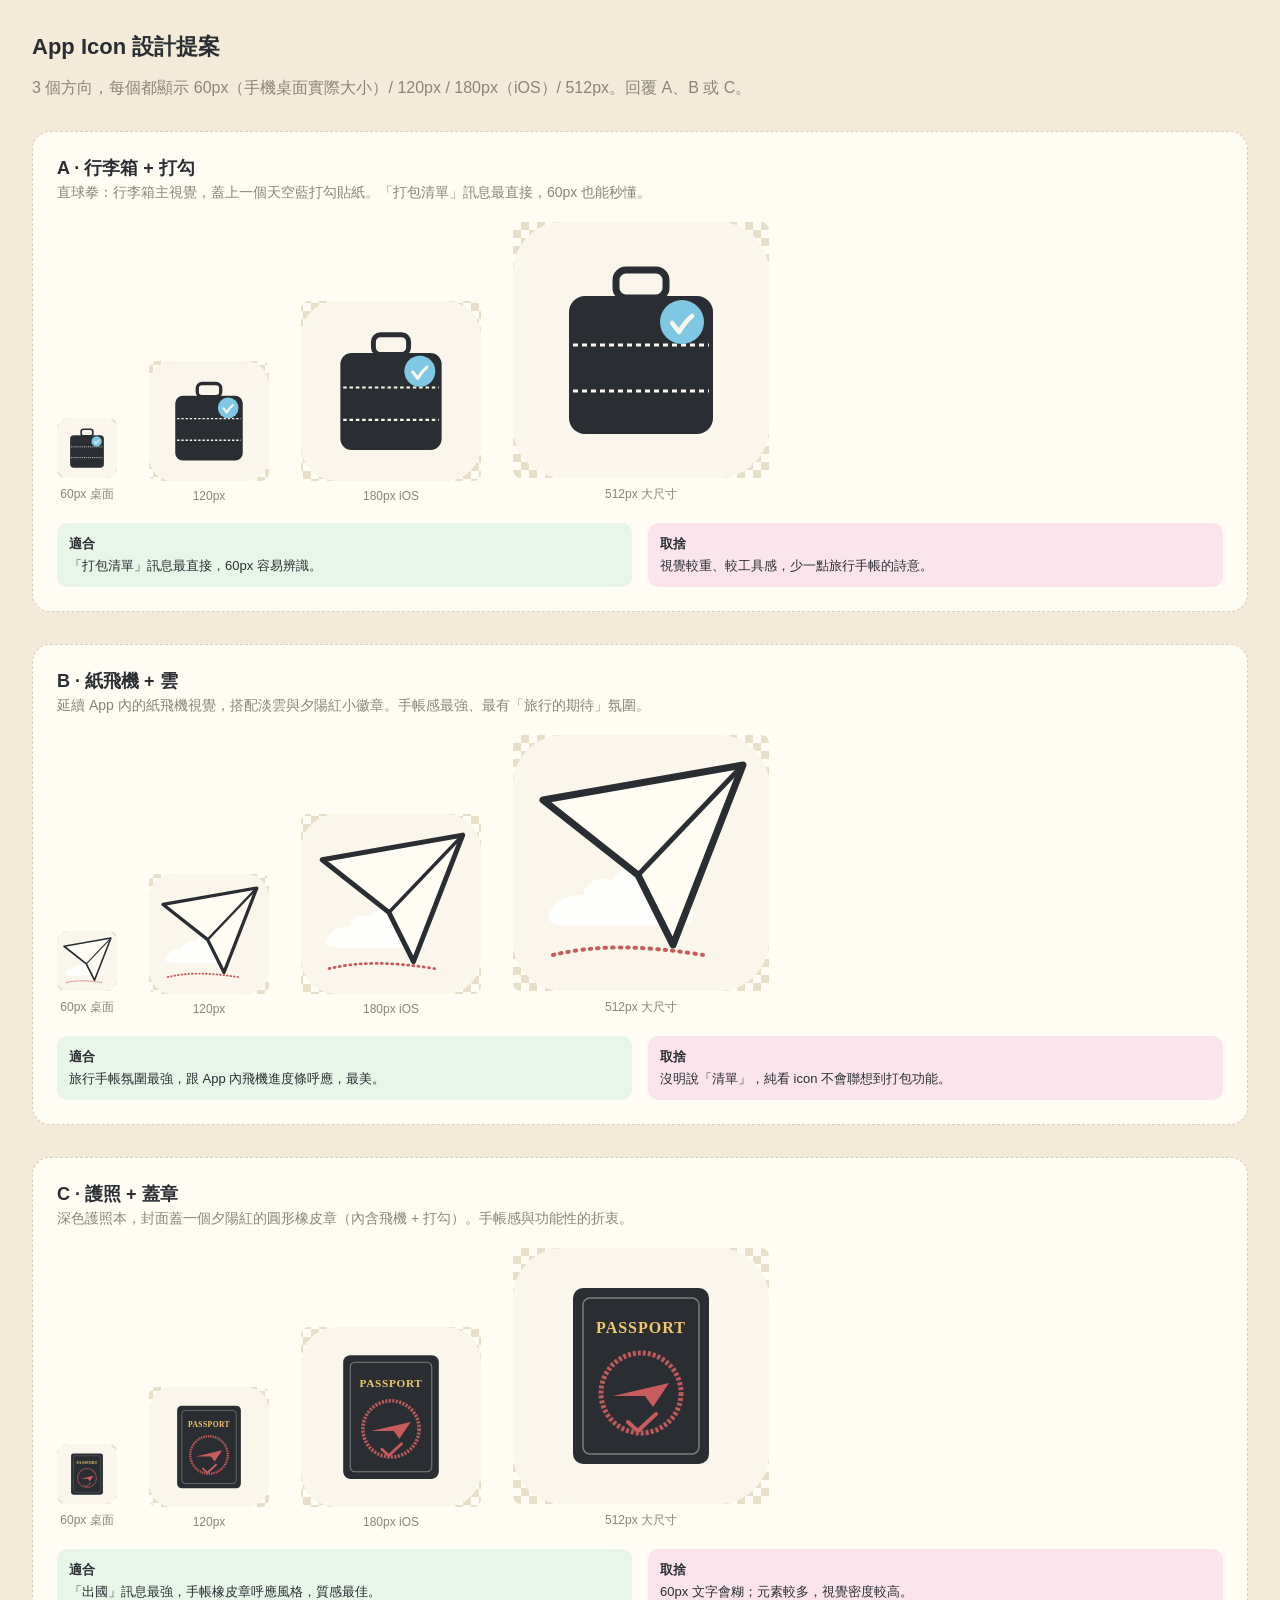
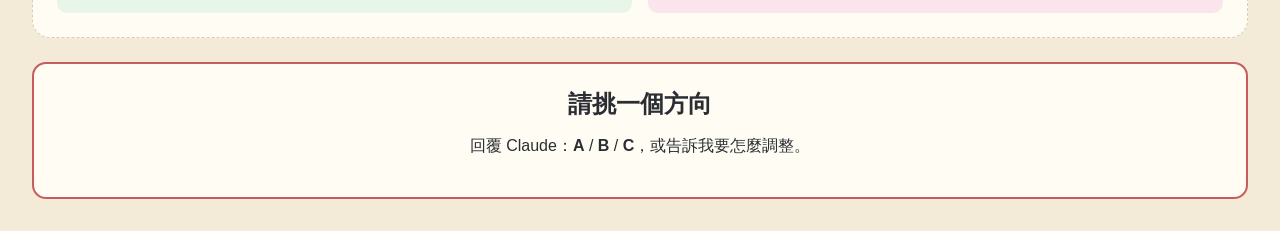
==== icons/preview.html @ cb8550de "Turn site into installable PWA with full offline support - Add manifest.json, service-worker.js (pre" ====
<!DOCTYPE html>
<html lang="zh-Hant">
<head>
<meta charset="UTF-8">
<title>Icon 設計提案 — 出國行李清單</title>
<style>
  body {
    margin: 0;
    padding: 32px;
    background: #F3EBD8;
    font-family: 'PingFang TC', 'Microsoft JhengHei', sans-serif;
    color: #2A2E33;
  }
  h1 { font-size: 22px; margin: 0 0 8px; }
  .lead { color: #8B8578; margin-bottom: 32px; }
  .concepts { display: grid; gap: 32px; }
  .concept {
    background: #FFFCF4;
    border: 1px dashed #D9CEB3;
    border-radius: 18px;
    padding: 24px;
  }
  .concept-title { font-size: 18px; margin: 0 0 4px; }
  .concept-desc { color: #8B8578; font-size: 14px; margin: 0 0 20px; }
  .sizes { display: flex; align-items: flex-end; gap: 32px; flex-wrap: wrap; }
  .size {
    display: flex;
    flex-direction: column;
    align-items: center;
    gap: 8px;
  }
  .size-label { font-size: 12px; color: #8B8578; }
  .icon-frame {
    background: repeating-conic-gradient(#E8DFC9 0% 25%, transparent 0% 50%) 50% / 16px 16px;
    border-radius: 8px;
    overflow: hidden;
    line-height: 0;
  }
  .icon-60   { width: 60px;  height: 60px; }
  .icon-120  { width: 120px; height: 120px; }
  .icon-180  { width: 180px; height: 180px; }
  .icon-512  { width: 256px; height: 256px; }
  .pros-cons {
    margin-top: 20px;
    display: grid;
    grid-template-columns: 1fr 1fr;
    gap: 16px;
    font-size: 13px;
  }
  .pros, .cons { padding: 12px; border-radius: 10px; }
  .pros { background: #E8F5E9; }
  .cons { background: #FCE4EC; }
  .pros strong, .cons strong { display: block; margin-bottom: 4px; }
  .vote {
    margin-top: 24px;
    padding: 24px;
    background: #FFFCF4;
    border: 2px solid #C85C5C;
    border-radius: 14px;
    text-align: center;
  }
  .vote h2 { margin: 0 0 8px; }
</style>
</head>
<body>

<h1>App Icon 設計提案</h1>
<p class="lead">3 個方向，每個都顯示 60px（手機桌面實際大小）/ 120px / 180px（iOS）/ 512px。回覆 A、B 或 C。</p>

<div class="concepts">

<!-- =========================================
     Concept A：行李箱 + 打勾
     ========================================= -->
<section class="concept">
  <h2 class="concept-title">A · 行李箱 + 打勾</h2>
  <p class="concept-desc">直球拳：行李箱主視覺，蓋上一個天空藍打勾貼紙。「打包清單」訊息最直接，60px 也能秒懂。</p>

  <div class="sizes">
    <div class="size"><div class="icon-frame icon-60">
      <svg viewBox="0 0 512 512" width="60" height="60" xmlns="http://www.w3.org/2000/svg">
        <rect width="512" height="512" rx="100" fill="#FAF6EB"/>
        <rect x="206" y="96" width="100" height="56" rx="20" fill="none" stroke="#2A2E33" stroke-width="14"/>
        <rect x="112" y="148" width="288" height="276" rx="32" fill="#2A2E33"/>
        <line x1="120" y1="246" x2="392" y2="246" stroke="#FAF6EB" stroke-width="6" stroke-dasharray="10 8"/>
        <line x1="120" y1="338" x2="392" y2="338" stroke="#FAF6EB" stroke-width="6" stroke-dasharray="10 8"/>
        <circle cx="338" cy="200" r="44" fill="#7EC8E3"/>
        <path d="M 318 202 Q 326 212 332 220 Q 344 200 358 188" stroke="#FAF6EB" stroke-width="9" stroke-linecap="round" stroke-linejoin="round" fill="none"/>
      </svg>
    </div><div class="size-label">60px 桌面</div></div>

    <div class="size"><div class="icon-frame icon-120">
      <svg viewBox="0 0 512 512" width="120" height="120" xmlns="http://www.w3.org/2000/svg">
        <rect width="512" height="512" rx="100" fill="#FAF6EB"/>
        <rect x="206" y="96" width="100" height="56" rx="20" fill="none" stroke="#2A2E33" stroke-width="14"/>
        <rect x="112" y="148" width="288" height="276" rx="32" fill="#2A2E33"/>
        <line x1="120" y1="246" x2="392" y2="246" stroke="#FAF6EB" stroke-width="6" stroke-dasharray="10 8"/>
        <line x1="120" y1="338" x2="392" y2="338" stroke="#FAF6EB" stroke-width="6" stroke-dasharray="10 8"/>
        <circle cx="338" cy="200" r="44" fill="#7EC8E3"/>
        <path d="M 318 202 Q 326 212 332 220 Q 344 200 358 188" stroke="#FAF6EB" stroke-width="9" stroke-linecap="round" stroke-linejoin="round" fill="none"/>
      </svg>
    </div><div class="size-label">120px</div></div>

    <div class="size"><div class="icon-frame icon-180">
      <svg viewBox="0 0 512 512" width="180" height="180" xmlns="http://www.w3.org/2000/svg">
        <rect width="512" height="512" rx="100" fill="#FAF6EB"/>
        <rect x="206" y="96" width="100" height="56" rx="20" fill="none" stroke="#2A2E33" stroke-width="14"/>
        <rect x="112" y="148" width="288" height="276" rx="32" fill="#2A2E33"/>
        <line x1="120" y1="246" x2="392" y2="246" stroke="#FAF6EB" stroke-width="6" stroke-dasharray="10 8"/>
        <line x1="120" y1="338" x2="392" y2="338" stroke="#FAF6EB" stroke-width="6" stroke-dasharray="10 8"/>
        <circle cx="338" cy="200" r="44" fill="#7EC8E3"/>
        <path d="M 318 202 Q 326 212 332 220 Q 344 200 358 188" stroke="#FAF6EB" stroke-width="9" stroke-linecap="round" stroke-linejoin="round" fill="none"/>
      </svg>
    </div><div class="size-label">180px iOS</div></div>

    <div class="size"><div class="icon-frame icon-512">
      <svg viewBox="0 0 512 512" width="256" height="256" xmlns="http://www.w3.org/2000/svg">
        <rect width="512" height="512" rx="100" fill="#FAF6EB"/>
        <rect x="206" y="96" width="100" height="56" rx="20" fill="none" stroke="#2A2E33" stroke-width="14"/>
        <rect x="112" y="148" width="288" height="276" rx="32" fill="#2A2E33"/>
        <line x1="120" y1="246" x2="392" y2="246" stroke="#FAF6EB" stroke-width="6" stroke-dasharray="10 8"/>
        <line x1="120" y1="338" x2="392" y2="338" stroke="#FAF6EB" stroke-width="6" stroke-dasharray="10 8"/>
        <circle cx="338" cy="200" r="44" fill="#7EC8E3"/>
        <path d="M 318 202 Q 326 212 332 220 Q 344 200 358 188" stroke="#FAF6EB" stroke-width="9" stroke-linecap="round" stroke-linejoin="round" fill="none"/>
      </svg>
    </div><div class="size-label">512px 大尺寸</div></div>
  </div>

  <div class="pros-cons">
    <div class="pros"><strong>適合</strong>「打包清單」訊息最直接，60px 容易辨識。</div>
    <div class="cons"><strong>取捨</strong>視覺較重、較工具感，少一點旅行手帳的詩意。</div>
  </div>
</section>


<!-- =========================================
     Concept B：紙飛機 + 雲（旅行手帳感）
     ========================================= -->
<section class="concept">
  <h2 class="concept-title">B · 紙飛機 + 雲</h2>
  <p class="concept-desc">延續 App 內的紙飛機視覺，搭配淡雲與夕陽紅小徽章。手帳感最強、最有「旅行的期待」氛圍。</p>

  <div class="sizes">
    <div class="size"><div class="icon-frame icon-60">
      <svg viewBox="0 0 512 512" width="60" height="60" xmlns="http://www.w3.org/2000/svg">
        <rect width="512" height="512" rx="100" fill="#FAF6EB"/>
        <path d="M 70 360 Q 90 320 140 320 Q 150 280 200 290 Q 220 250 270 280 Q 300 270 320 320 Q 360 320 360 360 Q 360 380 330 380 L 100 380 Q 70 380 70 360 Z" fill="#FFFFFF" opacity="0.85"/>
        <path d="M 60 130 L 460 60 L 320 420 L 250 280 L 60 130 Z" fill="#FFFCF4" stroke="#2A2E33" stroke-width="14" stroke-linejoin="round"/>
        <path d="M 250 280 L 460 60" stroke="#2A2E33" stroke-width="10" fill="none"/>
        <path d="M 60 130 L 250 280 L 320 420" stroke="#2A2E33" stroke-width="10" fill="none" opacity="0.4"/>
        <path d="M 80 440 Q 200 410 380 440" stroke="#C85C5C" stroke-width="8" stroke-linecap="round" stroke-dasharray="3 12" fill="none"/>
      </svg>
    </div><div class="size-label">60px 桌面</div></div>

    <div class="size"><div class="icon-frame icon-120">
      <svg viewBox="0 0 512 512" width="120" height="120" xmlns="http://www.w3.org/2000/svg">
        <rect width="512" height="512" rx="100" fill="#FAF6EB"/>
        <path d="M 70 360 Q 90 320 140 320 Q 150 280 200 290 Q 220 250 270 280 Q 300 270 320 320 Q 360 320 360 360 Q 360 380 330 380 L 100 380 Q 70 380 70 360 Z" fill="#FFFFFF" opacity="0.85"/>
        <path d="M 60 130 L 460 60 L 320 420 L 250 280 L 60 130 Z" fill="#FFFCF4" stroke="#2A2E33" stroke-width="14" stroke-linejoin="round"/>
        <path d="M 250 280 L 460 60" stroke="#2A2E33" stroke-width="10" fill="none"/>
        <path d="M 60 130 L 250 280 L 320 420" stroke="#2A2E33" stroke-width="10" fill="none" opacity="0.4"/>
        <path d="M 80 440 Q 200 410 380 440" stroke="#C85C5C" stroke-width="8" stroke-linecap="round" stroke-dasharray="3 12" fill="none"/>
      </svg>
    </div><div class="size-label">120px</div></div>

    <div class="size"><div class="icon-frame icon-180">
      <svg viewBox="0 0 512 512" width="180" height="180" xmlns="http://www.w3.org/2000/svg">
        <rect width="512" height="512" rx="100" fill="#FAF6EB"/>
        <path d="M 70 360 Q 90 320 140 320 Q 150 280 200 290 Q 220 250 270 280 Q 300 270 320 320 Q 360 320 360 360 Q 360 380 330 380 L 100 380 Q 70 380 70 360 Z" fill="#FFFFFF" opacity="0.85"/>
        <path d="M 60 130 L 460 60 L 320 420 L 250 280 L 60 130 Z" fill="#FFFCF4" stroke="#2A2E33" stroke-width="14" stroke-linejoin="round"/>
        <path d="M 250 280 L 460 60" stroke="#2A2E33" stroke-width="10" fill="none"/>
        <path d="M 60 130 L 250 280 L 320 420" stroke="#2A2E33" stroke-width="10" fill="none" opacity="0.4"/>
        <path d="M 80 440 Q 200 410 380 440" stroke="#C85C5C" stroke-width="8" stroke-linecap="round" stroke-dasharray="3 12" fill="none"/>
      </svg>
    </div><div class="size-label">180px iOS</div></div>

    <div class="size"><div class="icon-frame icon-512">
      <svg viewBox="0 0 512 512" width="256" height="256" xmlns="http://www.w3.org/2000/svg">
        <rect width="512" height="512" rx="100" fill="#FAF6EB"/>
        <path d="M 70 360 Q 90 320 140 320 Q 150 280 200 290 Q 220 250 270 280 Q 300 270 320 320 Q 360 320 360 360 Q 360 380 330 380 L 100 380 Q 70 380 70 360 Z" fill="#FFFFFF" opacity="0.85"/>
        <path d="M 60 130 L 460 60 L 320 420 L 250 280 L 60 130 Z" fill="#FFFCF4" stroke="#2A2E33" stroke-width="14" stroke-linejoin="round"/>
        <path d="M 250 280 L 460 60" stroke="#2A2E33" stroke-width="10" fill="none"/>
        <path d="M 60 130 L 250 280 L 320 420" stroke="#2A2E33" stroke-width="10" fill="none" opacity="0.4"/>
        <path d="M 80 440 Q 200 410 380 440" stroke="#C85C5C" stroke-width="8" stroke-linecap="round" stroke-dasharray="3 12" fill="none"/>
      </svg>
    </div><div class="size-label">512px 大尺寸</div></div>
  </div>

  <div class="pros-cons">
    <div class="pros"><strong>適合</strong>旅行手帳氛圍最強，跟 App 內飛機進度條呼應，最美。</div>
    <div class="cons"><strong>取捨</strong>沒明說「清單」，純看 icon 不會聯想到打包功能。</div>
  </div>
</section>


<!-- =========================================
     Concept C：護照 + 蓋章
     ========================================= -->
<section class="concept">
  <h2 class="concept-title">C · 護照 + 蓋章</h2>
  <p class="concept-desc">深色護照本，封面蓋一個夕陽紅的圓形橡皮章（內含飛機 + 打勾）。手帳感與功能性的折衷。</p>

  <div class="sizes">
    <div class="size"><div class="icon-frame icon-60">
      <svg viewBox="0 0 512 512" width="60" height="60" xmlns="http://www.w3.org/2000/svg">
        <rect width="512" height="512" rx="100" fill="#FAF6EB"/>
        <rect x="120" y="80" width="272" height="352" rx="20" fill="#2A2E33"/>
        <rect x="140" y="100" width="232" height="312" rx="14" fill="none" stroke="#FAF6EB" stroke-width="3" opacity="0.4"/>
        <text x="256" y="170" text-anchor="middle" fill="#F4C869" font-family="serif" font-size="32" font-weight="700" letter-spacing="2">PASSPORT</text>
        <circle cx="256" cy="290" r="80" fill="none" stroke="#C85C5C" stroke-width="10" stroke-dasharray="6 4" opacity="0.95"/>
        <path d="M 200 296 L 312 270 L 280 318 L 264 296 L 200 296 Z" fill="#C85C5C"/>
        <path d="M 230 348 Q 240 358 250 366 Q 268 348 286 332" stroke="#C85C5C" stroke-width="8" stroke-linecap="round" fill="none"/>
      </svg>
    </div><div class="size-label">60px 桌面</div></div>

    <div class="size"><div class="icon-frame icon-120">
      <svg viewBox="0 0 512 512" width="120" height="120" xmlns="http://www.w3.org/2000/svg">
        <rect width="512" height="512" rx="100" fill="#FAF6EB"/>
        <rect x="120" y="80" width="272" height="352" rx="20" fill="#2A2E33"/>
        <rect x="140" y="100" width="232" height="312" rx="14" fill="none" stroke="#FAF6EB" stroke-width="3" opacity="0.4"/>
        <text x="256" y="170" text-anchor="middle" fill="#F4C869" font-family="serif" font-size="32" font-weight="700" letter-spacing="2">PASSPORT</text>
        <circle cx="256" cy="290" r="80" fill="none" stroke="#C85C5C" stroke-width="10" stroke-dasharray="6 4" opacity="0.95"/>
        <path d="M 200 296 L 312 270 L 280 318 L 264 296 L 200 296 Z" fill="#C85C5C"/>
        <path d="M 230 348 Q 240 358 250 366 Q 268 348 286 332" stroke="#C85C5C" stroke-width="8" stroke-linecap="round" fill="none"/>
      </svg>
    </div><div class="size-label">120px</div></div>

    <div class="size"><div class="icon-frame icon-180">
      <svg viewBox="0 0 512 512" width="180" height="180" xmlns="http://www.w3.org/2000/svg">
        <rect width="512" height="512" rx="100" fill="#FAF6EB"/>
        <rect x="120" y="80" width="272" height="352" rx="20" fill="#2A2E33"/>
        <rect x="140" y="100" width="232" height="312" rx="14" fill="none" stroke="#FAF6EB" stroke-width="3" opacity="0.4"/>
        <text x="256" y="170" text-anchor="middle" fill="#F4C869" font-family="serif" font-size="32" font-weight="700" letter-spacing="2">PASSPORT</text>
        <circle cx="256" cy="290" r="80" fill="none" stroke="#C85C5C" stroke-width="10" stroke-dasharray="6 4" opacity="0.95"/>
        <path d="M 200 296 L 312 270 L 280 318 L 264 296 L 200 296 Z" fill="#C85C5C"/>
        <path d="M 230 348 Q 240 358 250 366 Q 268 348 286 332" stroke="#C85C5C" stroke-width="8" stroke-linecap="round" fill="none"/>
      </svg>
    </div><div class="size-label">180px iOS</div></div>

    <div class="size"><div class="icon-frame icon-512">
      <svg viewBox="0 0 512 512" width="256" height="256" xmlns="http://www.w3.org/2000/svg">
        <rect width="512" height="512" rx="100" fill="#FAF6EB"/>
        <rect x="120" y="80" width="272" height="352" rx="20" fill="#2A2E33"/>
        <rect x="140" y="100" width="232" height="312" rx="14" fill="none" stroke="#FAF6EB" stroke-width="3" opacity="0.4"/>
        <text x="256" y="170" text-anchor="middle" fill="#F4C869" font-family="serif" font-size="32" font-weight="700" letter-spacing="2">PASSPORT</text>
        <circle cx="256" cy="290" r="80" fill="none" stroke="#C85C5C" stroke-width="10" stroke-dasharray="6 4" opacity="0.95"/>
        <path d="M 200 296 L 312 270 L 280 318 L 264 296 L 200 296 Z" fill="#C85C5C"/>
        <path d="M 230 348 Q 240 358 250 366 Q 268 348 286 332" stroke="#C85C5C" stroke-width="8" stroke-linecap="round" fill="none"/>
      </svg>
    </div><div class="size-label">512px 大尺寸</div></div>
  </div>

  <div class="pros-cons">
    <div class="pros"><strong>適合</strong>「出國」訊息最強，手帳橡皮章呼應風格，質感最佳。</div>
    <div class="cons"><strong>取捨</strong>60px 文字會糊；元素較多，視覺密度較高。</div>
  </div>
</section>

</div>

<div class="vote">
  <h2>請挑一個方向</h2>
  <p>回覆 Claude：<strong>A</strong> / <strong>B</strong> / <strong>C</strong>，或告訴我要怎麼調整。</p>
</div>

</body>
</html>
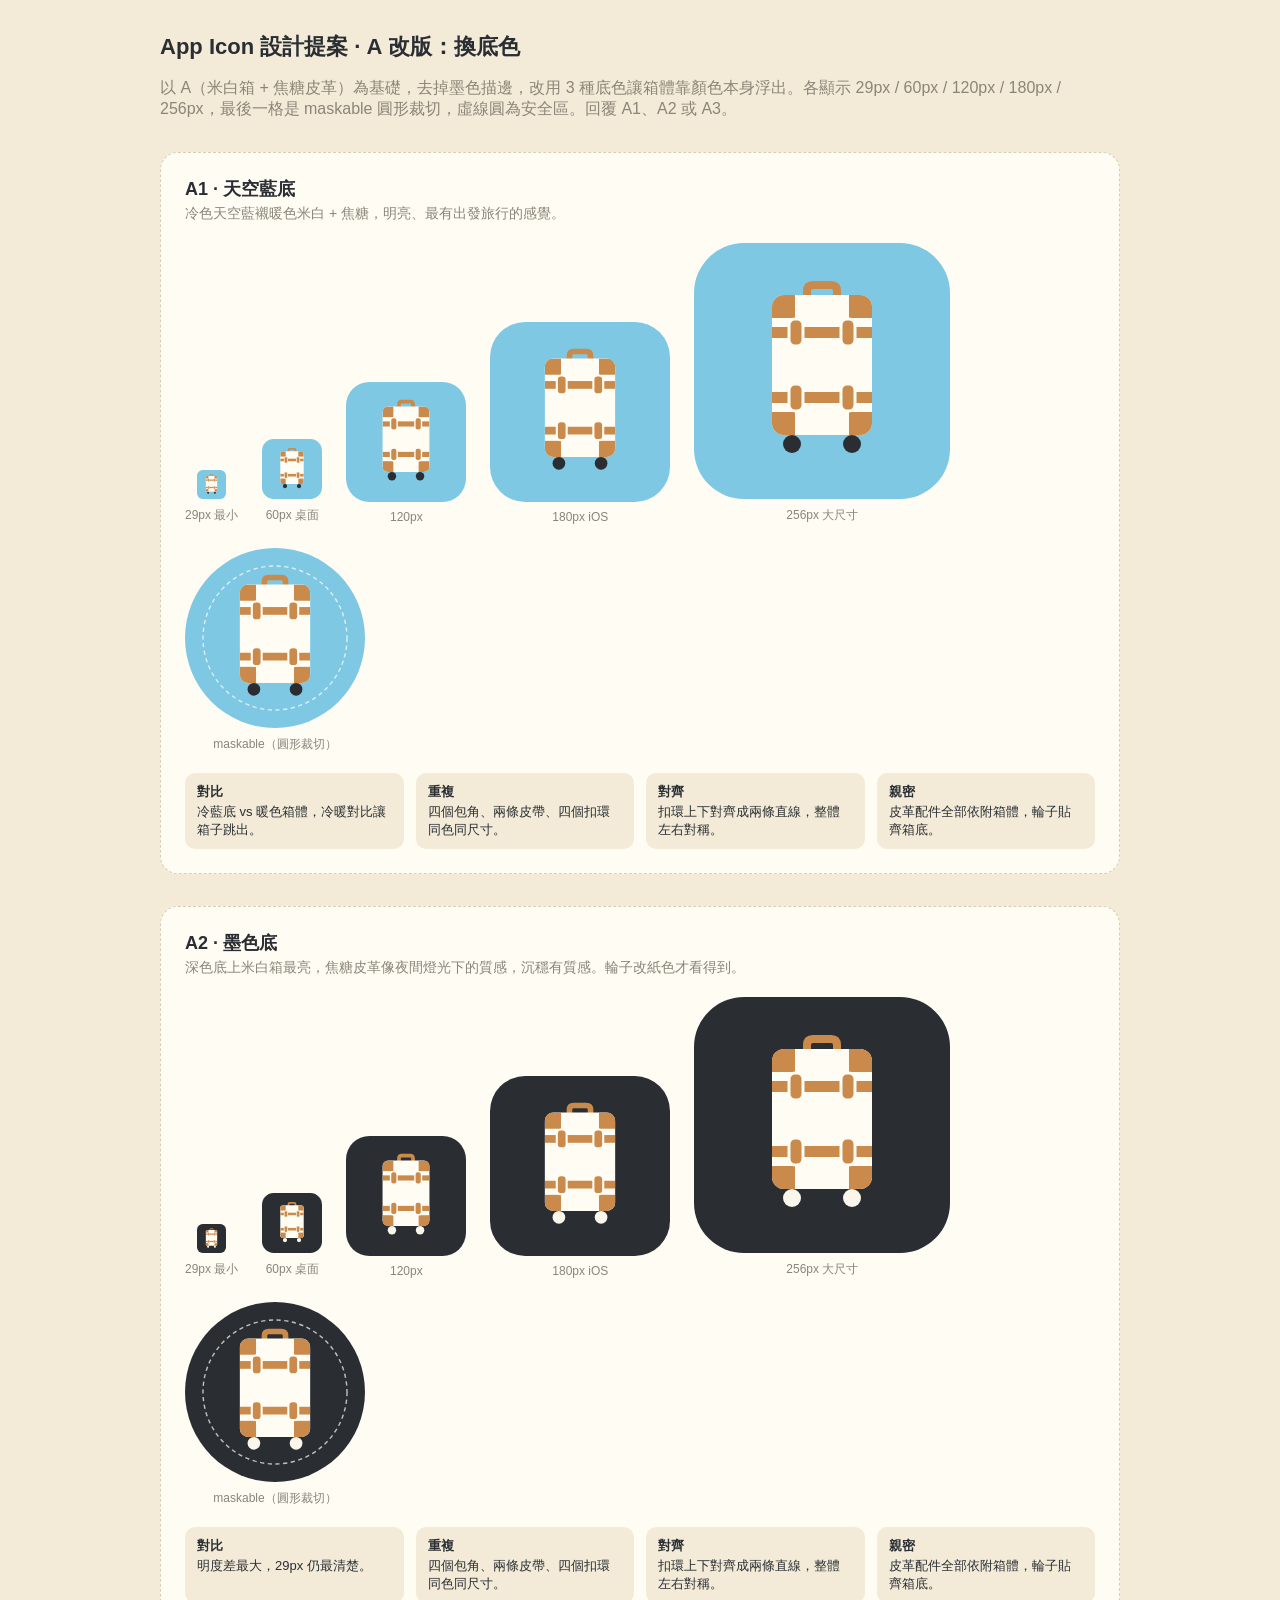
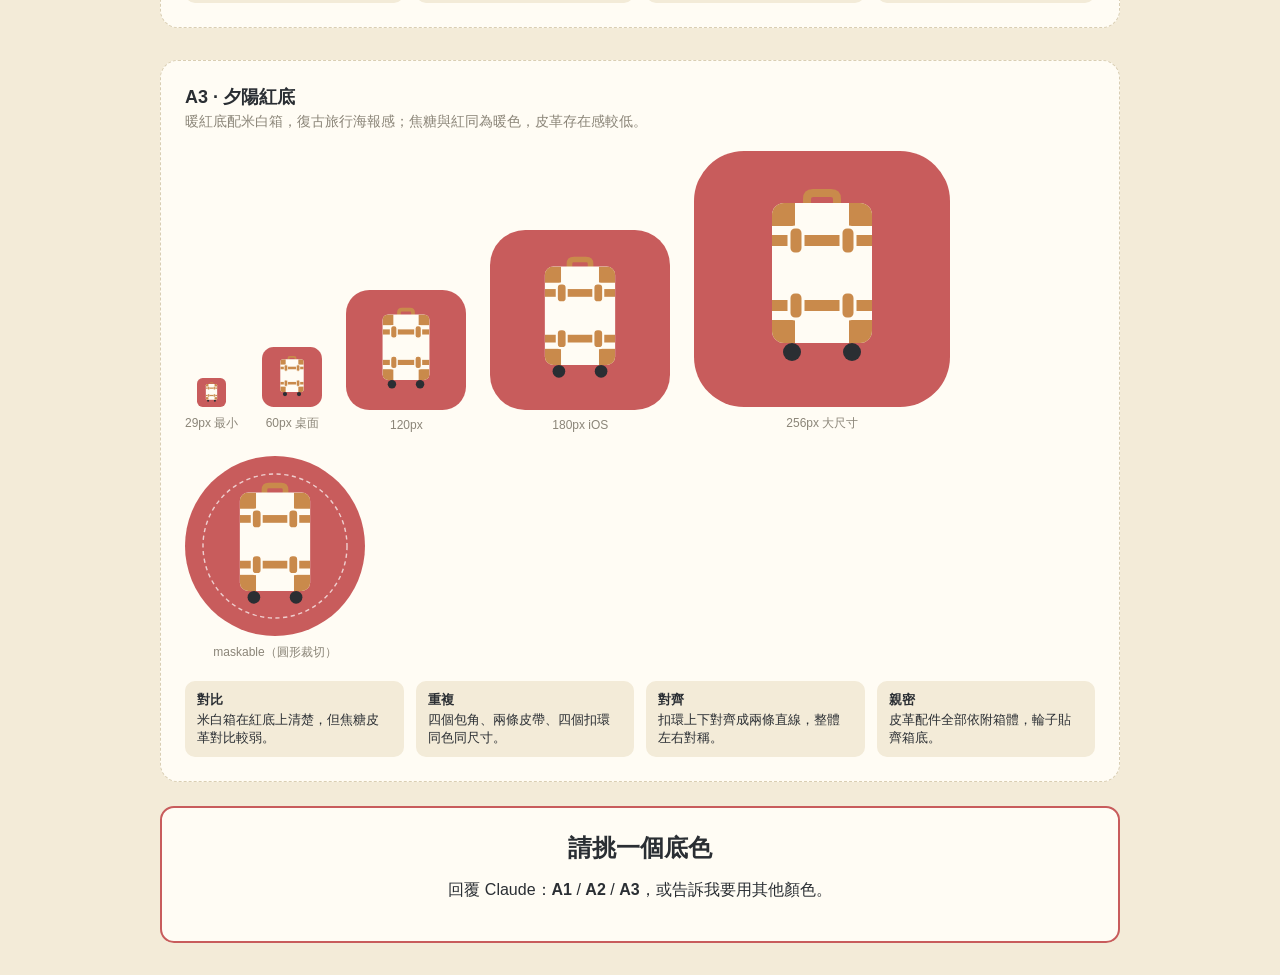
==== commit 6de4dab9: "Rebrand around retro suitcase icon and add multiple lists - New app icon: cream suitcase with carame" ====
--- a/icons/preview.html
+++ b/icons/preview.html
@@ -2,15 +2,17 @@
 <html lang="zh-Hant">
 <head>
 <meta charset="UTF-8">
+<meta name="viewport" content="width=device-width, initial-scale=1">
 <title>Icon 設計提案 — 出國行李清單</title>
 <style>
   body {
     margin: 0;
-    padding: 32px;
+    padding: 32px 16px;
     background: #F3EBD8;
     font-family: 'PingFang TC', 'Microsoft JhengHei', sans-serif;
     color: #2A2E33;
   }
+  main { max-width: 960px; margin: 0 auto; }
   h1 { font-size: 22px; margin: 0 0 8px; }
   .lead { color: #8B8578; margin-bottom: 32px; }
   .concepts { display: grid; gap: 32px; }
@@ -22,35 +24,19 @@
   }
   .concept-title { font-size: 18px; margin: 0 0 4px; }
   .concept-desc { color: #8B8578; font-size: 14px; margin: 0 0 20px; }
-  .sizes { display: flex; align-items: flex-end; gap: 32px; flex-wrap: wrap; }
-  .size {
-    display: flex;
-    flex-direction: column;
-    align-items: center;
-    gap: 8px;
-  }
+  .sizes { display: flex; align-items: flex-end; gap: 24px; flex-wrap: wrap; }
+  .size { display: flex; flex-direction: column; align-items: center; gap: 8px; }
   .size-label { font-size: 12px; color: #8B8578; }
-  .icon-frame {
-    background: repeating-conic-gradient(#E8DFC9 0% 25%, transparent 0% 50%) 50% / 16px 16px;
-    border-radius: 8px;
-    overflow: hidden;
-    line-height: 0;
-  }
-  .icon-60   { width: 60px;  height: 60px; }
-  .icon-120  { width: 120px; height: 120px; }
-  .icon-180  { width: 180px; height: 180px; }
-  .icon-512  { width: 256px; height: 256px; }
-  .pros-cons {
+  .icon-frame { line-height: 0; }
+  .crap {
     margin-top: 20px;
     display: grid;
-    grid-template-columns: 1fr 1fr;
-    gap: 16px;
+    grid-template-columns: repeat(auto-fit, minmax(180px, 1fr));
+    gap: 12px;
     font-size: 13px;
   }
-  .pros, .cons { padding: 12px; border-radius: 10px; }
-  .pros { background: #E8F5E9; }
-  .cons { background: #FCE4EC; }
-  .pros strong, .cons strong { display: block; margin-bottom: 4px; }
+  .crap div { padding: 10px 12px; border-radius: 10px; background: #F3EBD8; }
+  .crap strong { display: block; margin-bottom: 2px; }
   .vote {
     margin-top: 24px;
     padding: 24px;
@@ -63,205 +49,106 @@
 </style>
 </head>
 <body>
-
-<h1>App Icon 設計提案</h1>
-<p class="lead">3 個方向，每個都顯示 60px（手機桌面實際大小）/ 120px / 180px（iOS）/ 512px。回覆 A、B 或 C。</p>
+<main>
+<h1>App Icon 設計提案 · A 改版：換底色</h1>
+<p class="lead">以 A（米白箱 + 焦糖皮革）為基礎，去掉墨色描邊，改用 3 種底色讓箱體靠顏色本身浮出。各顯示 29px / 60px / 120px / 180px / 256px，最後一格是 maskable 圓形裁切，虛線圓為安全區。回覆 A1、A2 或 A3。</p>
 
 <div class="concepts">
 
-<!-- =========================================
-     Concept A：行李箱 + 打勾
-     ========================================= -->
-<section class="concept">
-  <h2 class="concept-title">A · 行李箱 + 打勾</h2>
-  <p class="concept-desc">直球拳：行李箱主視覺，蓋上一個天空藍打勾貼紙。「打包清單」訊息最直接，60px 也能秒懂。</p>
-
-  <div class="sizes">
-    <div class="size"><div class="icon-frame icon-60">
-      <svg viewBox="0 0 512 512" width="60" height="60" xmlns="http://www.w3.org/2000/svg">
-        <rect width="512" height="512" rx="100" fill="#FAF6EB"/>
-        <rect x="206" y="96" width="100" height="56" rx="20" fill="none" stroke="#2A2E33" stroke-width="14"/>
-        <rect x="112" y="148" width="288" height="276" rx="32" fill="#2A2E33"/>
-        <line x1="120" y1="246" x2="392" y2="246" stroke="#FAF6EB" stroke-width="6" stroke-dasharray="10 8"/>
-        <line x1="120" y1="338" x2="392" y2="338" stroke="#FAF6EB" stroke-width="6" stroke-dasharray="10 8"/>
-        <circle cx="338" cy="200" r="44" fill="#7EC8E3"/>
-        <path d="M 318 202 Q 326 212 332 220 Q 344 200 358 188" stroke="#FAF6EB" stroke-width="9" stroke-linecap="round" stroke-linejoin="round" fill="none"/>
-      </svg>
-    </div><div class="size-label">60px 桌面</div></div>
-
-    <div class="size"><div class="icon-frame icon-120">
-      <svg viewBox="0 0 512 512" width="120" height="120" xmlns="http://www.w3.org/2000/svg">
-        <rect width="512" height="512" rx="100" fill="#FAF6EB"/>
-        <rect x="206" y="96" width="100" height="56" rx="20" fill="none" stroke="#2A2E33" stroke-width="14"/>
-        <rect x="112" y="148" width="288" height="276" rx="32" fill="#2A2E33"/>
-        <line x1="120" y1="246" x2="392" y2="246" stroke="#FAF6EB" stroke-width="6" stroke-dasharray="10 8"/>
-        <line x1="120" y1="338" x2="392" y2="338" stroke="#FAF6EB" stroke-width="6" stroke-dasharray="10 8"/>
-        <circle cx="338" cy="200" r="44" fill="#7EC8E3"/>
-        <path d="M 318 202 Q 326 212 332 220 Q 344 200 358 188" stroke="#FAF6EB" stroke-width="9" stroke-linecap="round" stroke-linejoin="round" fill="none"/>
-      </svg>
-    </div><div class="size-label">120px</div></div>
-
-    <div class="size"><div class="icon-frame icon-180">
-      <svg viewBox="0 0 512 512" width="180" height="180" xmlns="http://www.w3.org/2000/svg">
-        <rect width="512" height="512" rx="100" fill="#FAF6EB"/>
-        <rect x="206" y="96" width="100" height="56" rx="20" fill="none" stroke="#2A2E33" stroke-width="14"/>
-        <rect x="112" y="148" width="288" height="276" rx="32" fill="#2A2E33"/>
-        <line x1="120" y1="246" x2="392" y2="246" stroke="#FAF6EB" stroke-width="6" stroke-dasharray="10 8"/>
-        <line x1="120" y1="338" x2="392" y2="338" stroke="#FAF6EB" stroke-width="6" stroke-dasharray="10 8"/>
-        <circle cx="338" cy="200" r="44" fill="#7EC8E3"/>
-        <path d="M 318 202 Q 326 212 332 220 Q 344 200 358 188" stroke="#FAF6EB" stroke-width="9" stroke-linecap="round" stroke-linejoin="round" fill="none"/>
-      </svg>
-    </div><div class="size-label">180px iOS</div></div>
-
-    <div class="size"><div class="icon-frame icon-512">
-      <svg viewBox="0 0 512 512" width="256" height="256" xmlns="http://www.w3.org/2000/svg">
-        <rect width="512" height="512" rx="100" fill="#FAF6EB"/>
-        <rect x="206" y="96" width="100" height="56" rx="20" fill="none" stroke="#2A2E33" stroke-width="14"/>
-        <rect x="112" y="148" width="288" height="276" rx="32" fill="#2A2E33"/>
-        <line x1="120" y1="246" x2="392" y2="246" stroke="#FAF6EB" stroke-width="6" stroke-dasharray="10 8"/>
-        <line x1="120" y1="338" x2="392" y2="338" stroke="#FAF6EB" stroke-width="6" stroke-dasharray="10 8"/>
-        <circle cx="338" cy="200" r="44" fill="#7EC8E3"/>
-        <path d="M 318 202 Q 326 212 332 220 Q 344 200 358 188" stroke="#FAF6EB" stroke-width="9" stroke-linecap="round" stroke-linejoin="round" fill="none"/>
-      </svg>
-    </div><div class="size-label">512px 大尺寸</div></div>
-  </div>
-
-  <div class="pros-cons">
-    <div class="pros"><strong>適合</strong>「打包清單」訊息最直接，60px 容易辨識。</div>
-    <div class="cons"><strong>取捨</strong>視覺較重、較工具感，少一點旅行手帳的詩意。</div>
+<section class="concept" data-art="A">
+  <h2 class="concept-title">A1 · 天空藍底</h2>
+  <p class="concept-desc">冷色天空藍襯暖色米白 + 焦糖，明亮、最有出發旅行的感覺。</p>
+  <div class="sizes"></div>
+  <div class="crap">
+    <div><strong>對比</strong>冷藍底 vs 暖色箱體，冷暖對比讓箱子跳出。</div>
+    <div><strong>重複</strong>四個包角、兩條皮帶、四個扣環同色同尺寸。</div>
+    <div><strong>對齊</strong>扣環上下對齊成兩條直線，整體左右對稱。</div>
+    <div><strong>親密</strong>皮革配件全部依附箱體，輪子貼齊箱底。</div>
   </div>
 </section>
 
-
-<!-- =========================================
-     Concept B：紙飛機 + 雲（旅行手帳感）
-     ========================================= -->
-<section class="concept">
-  <h2 class="concept-title">B · 紙飛機 + 雲</h2>
-  <p class="concept-desc">延續 App 內的紙飛機視覺，搭配淡雲與夕陽紅小徽章。手帳感最強、最有「旅行的期待」氛圍。</p>
-
-  <div class="sizes">
-    <div class="size"><div class="icon-frame icon-60">
-      <svg viewBox="0 0 512 512" width="60" height="60" xmlns="http://www.w3.org/2000/svg">
-        <rect width="512" height="512" rx="100" fill="#FAF6EB"/>
-        <path d="M 70 360 Q 90 320 140 320 Q 150 280 200 290 Q 220 250 270 280 Q 300 270 320 320 Q 360 320 360 360 Q 360 380 330 380 L 100 380 Q 70 380 70 360 Z" fill="#FFFFFF" opacity="0.85"/>
-        <path d="M 60 130 L 460 60 L 320 420 L 250 280 L 60 130 Z" fill="#FFFCF4" stroke="#2A2E33" stroke-width="14" stroke-linejoin="round"/>
-        <path d="M 250 280 L 460 60" stroke="#2A2E33" stroke-width="10" fill="none"/>
-        <path d="M 60 130 L 250 280 L 320 420" stroke="#2A2E33" stroke-width="10" fill="none" opacity="0.4"/>
-        <path d="M 80 440 Q 200 410 380 440" stroke="#C85C5C" stroke-width="8" stroke-linecap="round" stroke-dasharray="3 12" fill="none"/>
-      </svg>
-    </div><div class="size-label">60px 桌面</div></div>
-
-    <div class="size"><div class="icon-frame icon-120">
-      <svg viewBox="0 0 512 512" width="120" height="120" xmlns="http://www.w3.org/2000/svg">
-        <rect width="512" height="512" rx="100" fill="#FAF6EB"/>
-        <path d="M 70 360 Q 90 320 140 320 Q 150 280 200 290 Q 220 250 270 280 Q 300 270 320 320 Q 360 320 360 360 Q 360 380 330 380 L 100 380 Q 70 380 70 360 Z" fill="#FFFFFF" opacity="0.85"/>
-        <path d="M 60 130 L 460 60 L 320 420 L 250 280 L 60 130 Z" fill="#FFFCF4" stroke="#2A2E33" stroke-width="14" stroke-linejoin="round"/>
-        <path d="M 250 280 L 460 60" stroke="#2A2E33" stroke-width="10" fill="none"/>
-        <path d="M 60 130 L 250 280 L 320 420" stroke="#2A2E33" stroke-width="10" fill="none" opacity="0.4"/>
-        <path d="M 80 440 Q 200 410 380 440" stroke="#C85C5C" stroke-width="8" stroke-linecap="round" stroke-dasharray="3 12" fill="none"/>
-      </svg>
-    </div><div class="size-label">120px</div></div>
-
-    <div class="size"><div class="icon-frame icon-180">
-      <svg viewBox="0 0 512 512" width="180" height="180" xmlns="http://www.w3.org/2000/svg">
-        <rect width="512" height="512" rx="100" fill="#FAF6EB"/>
-        <path d="M 70 360 Q 90 320 140 320 Q 150 280 200 290 Q 220 250 270 280 Q 300 270 320 320 Q 360 320 360 360 Q 360 380 330 380 L 100 380 Q 70 380 70 360 Z" fill="#FFFFFF" opacity="0.85"/>
-        <path d="M 60 130 L 460 60 L 320 420 L 250 280 L 60 130 Z" fill="#FFFCF4" stroke="#2A2E33" stroke-width="14" stroke-linejoin="round"/>
-        <path d="M 250 280 L 460 60" stroke="#2A2E33" stroke-width="10" fill="none"/>
-        <path d="M 60 130 L 250 280 L 320 420" stroke="#2A2E33" stroke-width="10" fill="none" opacity="0.4"/>
-        <path d="M 80 440 Q 200 410 380 440" stroke="#C85C5C" stroke-width="8" stroke-linecap="round" stroke-dasharray="3 12" fill="none"/>
-      </svg>
-    </div><div class="size-label">180px iOS</div></div>
-
-    <div class="size"><div class="icon-frame icon-512">
-      <svg viewBox="0 0 512 512" width="256" height="256" xmlns="http://www.w3.org/2000/svg">
-        <rect width="512" height="512" rx="100" fill="#FAF6EB"/>
-        <path d="M 70 360 Q 90 320 140 320 Q 150 280 200 290 Q 220 250 270 280 Q 300 270 320 320 Q 360 320 360 360 Q 360 380 330 380 L 100 380 Q 70 380 70 360 Z" fill="#FFFFFF" opacity="0.85"/>
-        <path d="M 60 130 L 460 60 L 320 420 L 250 280 L 60 130 Z" fill="#FFFCF4" stroke="#2A2E33" stroke-width="14" stroke-linejoin="round"/>
-        <path d="M 250 280 L 460 60" stroke="#2A2E33" stroke-width="10" fill="none"/>
-        <path d="M 60 130 L 250 280 L 320 420" stroke="#2A2E33" stroke-width="10" fill="none" opacity="0.4"/>
-        <path d="M 80 440 Q 200 410 380 440" stroke="#C85C5C" stroke-width="8" stroke-linecap="round" stroke-dasharray="3 12" fill="none"/>
-      </svg>
-    </div><div class="size-label">512px 大尺寸</div></div>
-  </div>
-
-  <div class="pros-cons">
-    <div class="pros"><strong>適合</strong>旅行手帳氛圍最強，跟 App 內飛機進度條呼應，最美。</div>
-    <div class="cons"><strong>取捨</strong>沒明說「清單」，純看 icon 不會聯想到打包功能。</div>
+<section class="concept" data-art="B">
+  <h2 class="concept-title">A2 · 墨色底</h2>
+  <p class="concept-desc">深色底上米白箱最亮，焦糖皮革像夜間燈光下的質感，沉穩有質感。輪子改紙色才看得到。</p>
+  <div class="sizes"></div>
+  <div class="crap">
+    <div><strong>對比</strong>明度差最大，29px 仍最清楚。</div>
+    <div><strong>重複</strong>四個包角、兩條皮帶、四個扣環同色同尺寸。</div>
+    <div><strong>對齊</strong>扣環上下對齊成兩條直線，整體左右對稱。</div>
+    <div><strong>親密</strong>皮革配件全部依附箱體，輪子貼齊箱底。</div>
   </div>
 </section>
 
-
-<!-- =========================================
-     Concept C：護照 + 蓋章
-     ========================================= -->
-<section class="concept">
-  <h2 class="concept-title">C · 護照 + 蓋章</h2>
-  <p class="concept-desc">深色護照本，封面蓋一個夕陽紅的圓形橡皮章（內含飛機 + 打勾）。手帳感與功能性的折衷。</p>
-
-  <div class="sizes">
-    <div class="size"><div class="icon-frame icon-60">
-      <svg viewBox="0 0 512 512" width="60" height="60" xmlns="http://www.w3.org/2000/svg">
-        <rect width="512" height="512" rx="100" fill="#FAF6EB"/>
-        <rect x="120" y="80" width="272" height="352" rx="20" fill="#2A2E33"/>
-        <rect x="140" y="100" width="232" height="312" rx="14" fill="none" stroke="#FAF6EB" stroke-width="3" opacity="0.4"/>
-        <text x="256" y="170" text-anchor="middle" fill="#F4C869" font-family="serif" font-size="32" font-weight="700" letter-spacing="2">PASSPORT</text>
-        <circle cx="256" cy="290" r="80" fill="none" stroke="#C85C5C" stroke-width="10" stroke-dasharray="6 4" opacity="0.95"/>
-        <path d="M 200 296 L 312 270 L 280 318 L 264 296 L 200 296 Z" fill="#C85C5C"/>
-        <path d="M 230 348 Q 240 358 250 366 Q 268 348 286 332" stroke="#C85C5C" stroke-width="8" stroke-linecap="round" fill="none"/>
-      </svg>
-    </div><div class="size-label">60px 桌面</div></div>
-
-    <div class="size"><div class="icon-frame icon-120">
-      <svg viewBox="0 0 512 512" width="120" height="120" xmlns="http://www.w3.org/2000/svg">
-        <rect width="512" height="512" rx="100" fill="#FAF6EB"/>
-        <rect x="120" y="80" width="272" height="352" rx="20" fill="#2A2E33"/>
-        <rect x="140" y="100" width="232" height="312" rx="14" fill="none" stroke="#FAF6EB" stroke-width="3" opacity="0.4"/>
-        <text x="256" y="170" text-anchor="middle" fill="#F4C869" font-family="serif" font-size="32" font-weight="700" letter-spacing="2">PASSPORT</text>
-        <circle cx="256" cy="290" r="80" fill="none" stroke="#C85C5C" stroke-width="10" stroke-dasharray="6 4" opacity="0.95"/>
-        <path d="M 200 296 L 312 270 L 280 318 L 264 296 L 200 296 Z" fill="#C85C5C"/>
-        <path d="M 230 348 Q 240 358 250 366 Q 268 348 286 332" stroke="#C85C5C" stroke-width="8" stroke-linecap="round" fill="none"/>
-      </svg>
-    </div><div class="size-label">120px</div></div>
-
-    <div class="size"><div class="icon-frame icon-180">
-      <svg viewBox="0 0 512 512" width="180" height="180" xmlns="http://www.w3.org/2000/svg">
-        <rect width="512" height="512" rx="100" fill="#FAF6EB"/>
-        <rect x="120" y="80" width="272" height="352" rx="20" fill="#2A2E33"/>
-        <rect x="140" y="100" width="232" height="312" rx="14" fill="none" stroke="#FAF6EB" stroke-width="3" opacity="0.4"/>
-        <text x="256" y="170" text-anchor="middle" fill="#F4C869" font-family="serif" font-size="32" font-weight="700" letter-spacing="2">PASSPORT</text>
-        <circle cx="256" cy="290" r="80" fill="none" stroke="#C85C5C" stroke-width="10" stroke-dasharray="6 4" opacity="0.95"/>
-        <path d="M 200 296 L 312 270 L 280 318 L 264 296 L 200 296 Z" fill="#C85C5C"/>
-        <path d="M 230 348 Q 240 358 250 366 Q 268 348 286 332" stroke="#C85C5C" stroke-width="8" stroke-linecap="round" fill="none"/>
-      </svg>
-    </div><div class="size-label">180px iOS</div></div>
-
-    <div class="size"><div class="icon-frame icon-512">
-      <svg viewBox="0 0 512 512" width="256" height="256" xmlns="http://www.w3.org/2000/svg">
-        <rect width="512" height="512" rx="100" fill="#FAF6EB"/>
-        <rect x="120" y="80" width="272" height="352" rx="20" fill="#2A2E33"/>
-        <rect x="140" y="100" width="232" height="312" rx="14" fill="none" stroke="#FAF6EB" stroke-width="3" opacity="0.4"/>
-        <text x="256" y="170" text-anchor="middle" fill="#F4C869" font-family="serif" font-size="32" font-weight="700" letter-spacing="2">PASSPORT</text>
-        <circle cx="256" cy="290" r="80" fill="none" stroke="#C85C5C" stroke-width="10" stroke-dasharray="6 4" opacity="0.95"/>
-        <path d="M 200 296 L 312 270 L 280 318 L 264 296 L 200 296 Z" fill="#C85C5C"/>
-        <path d="M 230 348 Q 240 358 250 366 Q 268 348 286 332" stroke="#C85C5C" stroke-width="8" stroke-linecap="round" fill="none"/>
-      </svg>
-    </div><div class="size-label">512px 大尺寸</div></div>
-  </div>
-
-  <div class="pros-cons">
-    <div class="pros"><strong>適合</strong>「出國」訊息最強，手帳橡皮章呼應風格，質感最佳。</div>
-    <div class="cons"><strong>取捨</strong>60px 文字會糊；元素較多，視覺密度較高。</div>
+<section class="concept" data-art="C">
+  <h2 class="concept-title">A3 · 夕陽紅底</h2>
+  <p class="concept-desc">暖紅底配米白箱，復古旅行海報感；焦糖與紅同為暖色，皮革存在感較低。</p>
+  <div class="sizes"></div>
+  <div class="crap">
+    <div><strong>對比</strong>米白箱在紅底上清楚，但焦糖皮革對比較弱。</div>
+    <div><strong>重複</strong>四個包角、兩條皮帶、四個扣環同色同尺寸。</div>
+    <div><strong>對齊</strong>扣環上下對齊成兩條直線，整體左右對稱。</div>
+    <div><strong>親密</strong>皮革配件全部依附箱體，輪子貼齊箱底。</div>
   </div>
 </section>
 
 </div>
 
 <div class="vote">
-  <h2>請挑一個方向</h2>
-  <p>回覆 Claude：<strong>A</strong> / <strong>B</strong> / <strong>C</strong>，或告訴我要怎麼調整。</p>
+  <h2>請挑一個底色</h2>
+  <p>回覆 Claude：<strong>A1</strong> / <strong>A2</strong> / <strong>A3</strong>，或告訴我要用其他顏色。</p>
 </div>
+</main>
 
+<script>
+  // 共用行李箱幾何（512×512 座標），各方向只換顏色
+  const trunk = ({ id, body, leather, outline, wheel }) => `
+    <defs><clipPath id="clip-${id}"><rect x="156" y="104" width="200" height="280" rx="24"/></clipPath></defs>
+    <path d="M 226 106 V 96 Q 226 84 238 84 H 274 Q 286 84 286 96 V 106" fill="none" stroke="${leather}" stroke-width="16" stroke-linecap="round"/>
+    <circle cx="196" cy="402" r="18" fill="${wheel}"/>
+    <circle cx="316" cy="402" r="18" fill="${wheel}"/>
+    <rect x="156" y="104" width="200" height="280" rx="24" fill="${body}"/>
+    <g clip-path="url(#clip-${id})" fill="${leather}">
+      <rect x="156" y="104" width="46" height="46"/>
+      <rect x="310" y="104" width="46" height="46"/>
+      <rect x="156" y="338" width="46" height="46"/>
+      <rect x="310" y="338" width="46" height="46"/>
+      <rect x="156" y="168" width="200" height="22"/>
+      <rect x="156" y="298" width="200" height="22"/>
+    </g>
+    <g fill="${leather}" stroke="${body}" stroke-width="6">
+      <rect x="190" y="152" width="28" height="54" rx="12"/>
+      <rect x="294" y="152" width="28" height="54" rx="12"/>
+      <rect x="190" y="282" width="28" height="54" rx="12"/>
+      <rect x="294" y="282" width="28" height="54" rx="12"/>
+    </g>
+    ${outline ? `<rect x="156" y="104" width="200" height="280" rx="24" fill="none" stroke="${outline}" stroke-width="12"/>` : ""}`;
+
+  const ART = {
+    A: { bg: "#7EC8E3", inner: trunk({ id: "a", body: "#FFFCF4", leather: "#C98A4B", outline: null, wheel: "#2A2E33" }) },
+    B: { bg: "#2A2E33", inner: trunk({ id: "b", body: "#FFFCF4", leather: "#C98A4B", outline: null, wheel: "#FAF6EB" }) },
+    C: { bg: "#C85C5C", inner: trunk({ id: "c", body: "#FFFCF4", leather: "#C98A4B", outline: null, wheel: "#2A2E33" }) }
+  };
+
+  const svg = ({ bg, inner }, px, maskable) => `
+    <svg viewBox="0 0 512 512" width="${px}" height="${px}" xmlns="http://www.w3.org/2000/svg">
+      ${maskable
+        ? `<rect width="512" height="512" fill="${bg}"/>${inner}
+           <circle cx="256" cy="256" r="204.8" fill="none" stroke="#FFFFFF" stroke-width="4" stroke-dasharray="12 10" opacity="0.7"/>`
+        : `<rect width="512" height="512" rx="100" fill="${bg}"/>${inner}`}
+    </svg>`;
+
+  const SIZES = [[29, "29px 最小"], [60, "60px 桌面"], [120, "120px"], [180, "180px iOS"], [256, "256px 大尺寸"]];
+
+  document.querySelectorAll(".concept").forEach((sec) => {
+    const art = ART[sec.dataset.art];
+    const box = sec.querySelector(".sizes");
+    SIZES.forEach(([px, label]) => {
+      box.insertAdjacentHTML("beforeend",
+        `<div class="size"><div class="icon-frame">${svg(art, px)}</div><div class="size-label">${label}</div></div>`);
+    });
+    box.insertAdjacentHTML("beforeend",
+      `<div class="size"><div class="icon-frame" style="border-radius:50%;overflow:hidden">${svg(art, 180, true)}</div><div class="size-label">maskable（圓形裁切）</div></div>`);
+  });
+</script>
 </body>
 </html>
